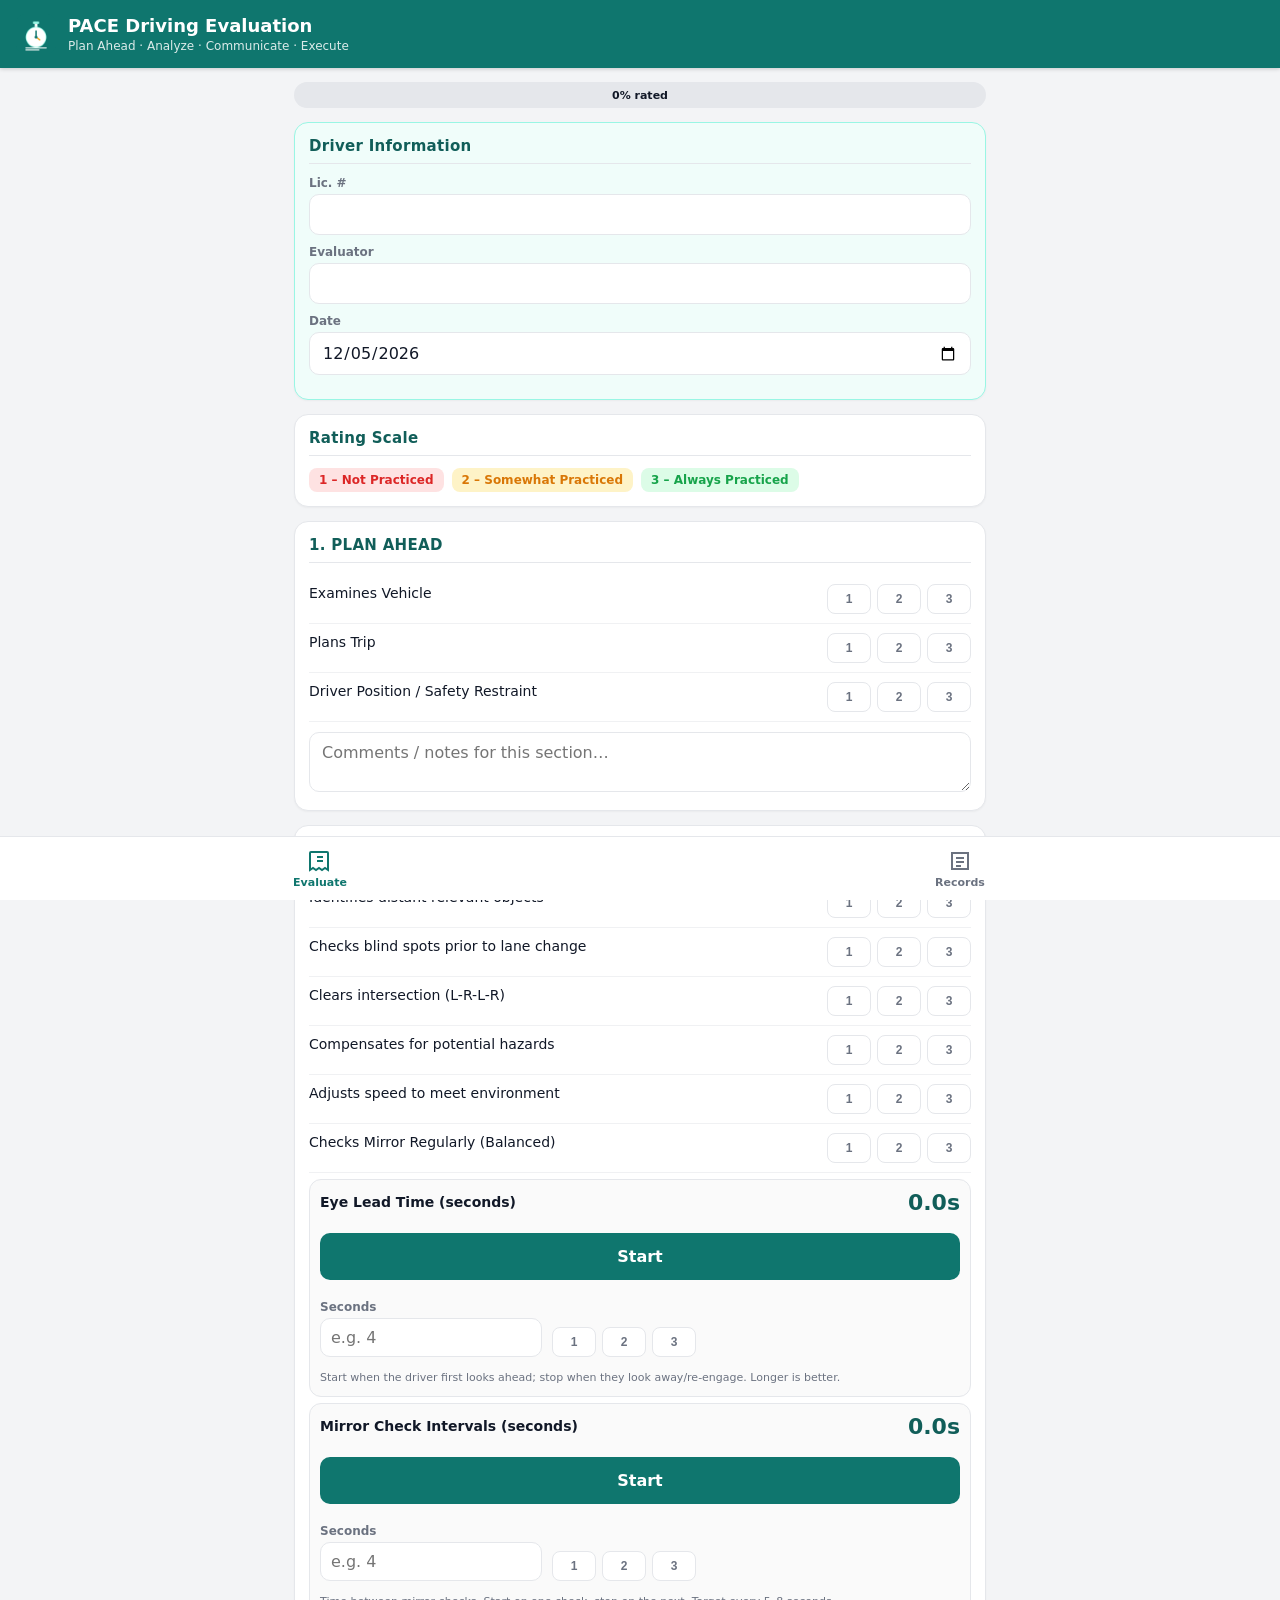
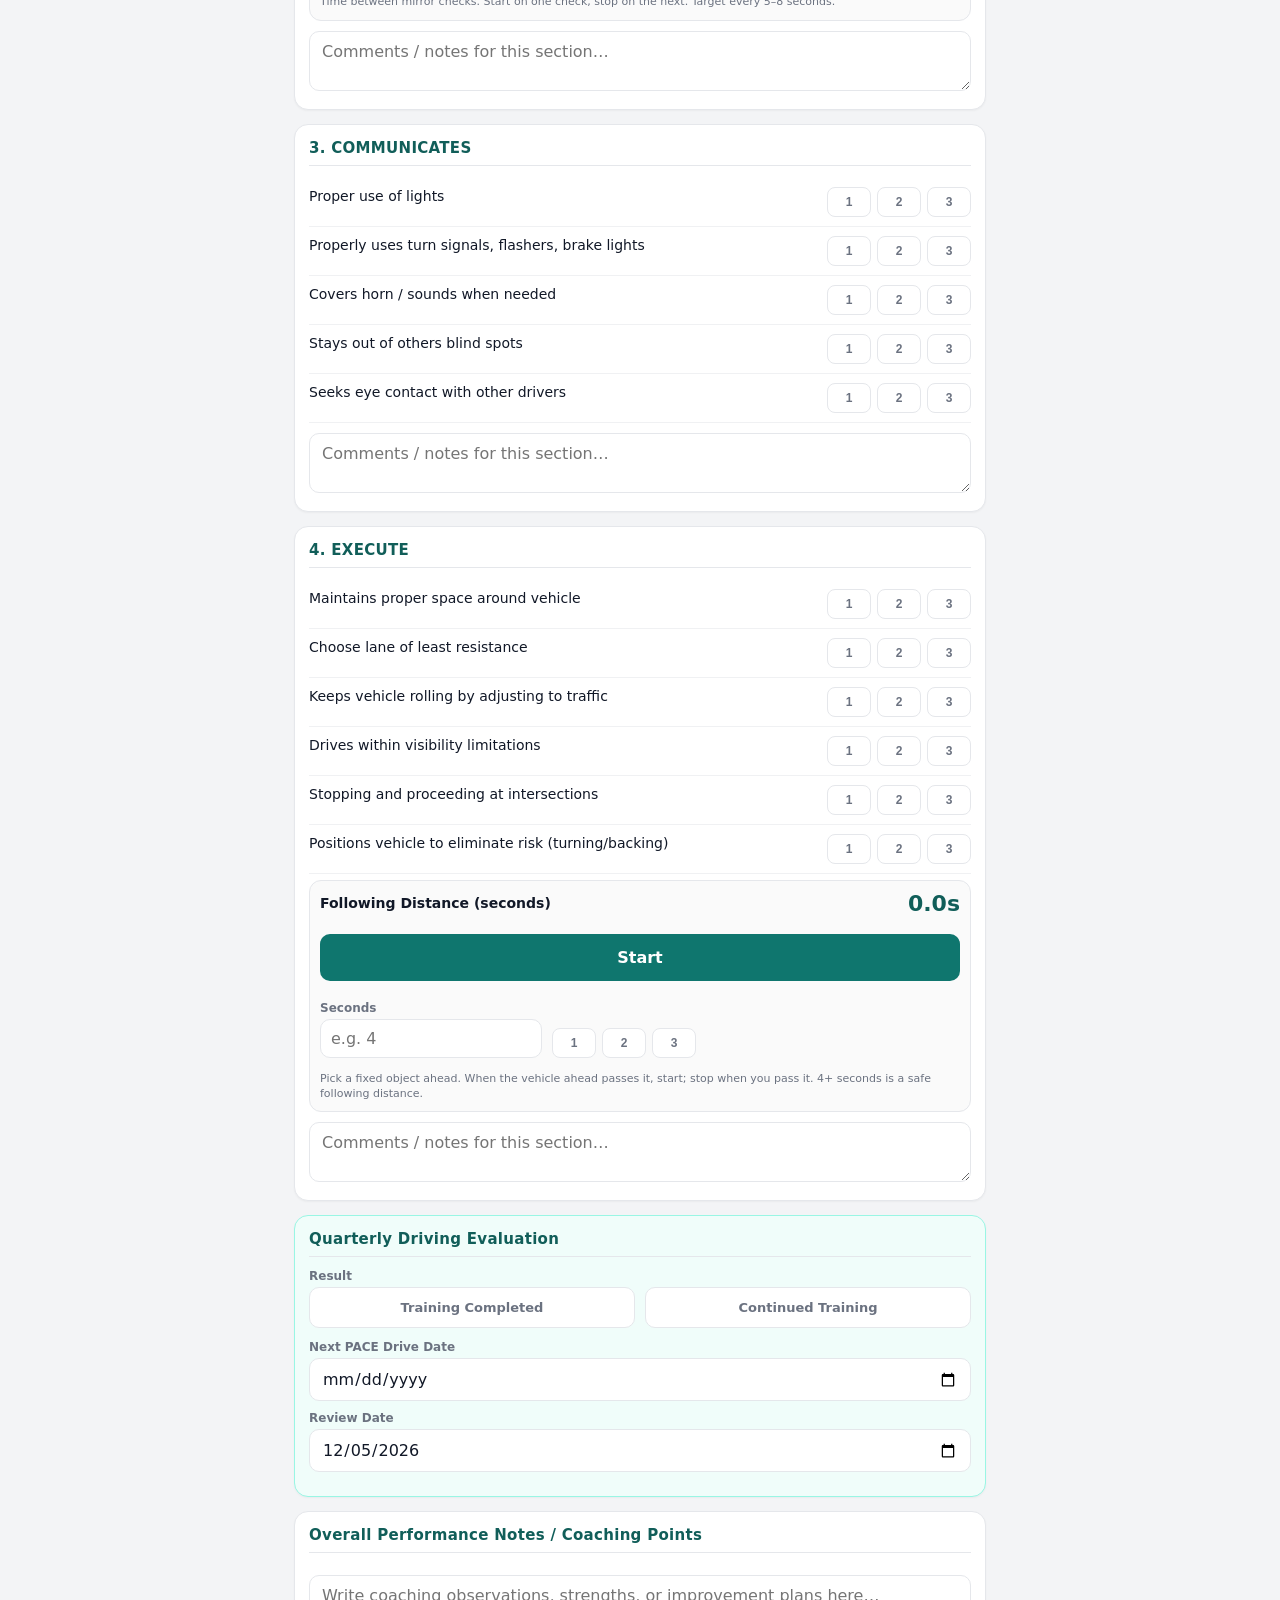
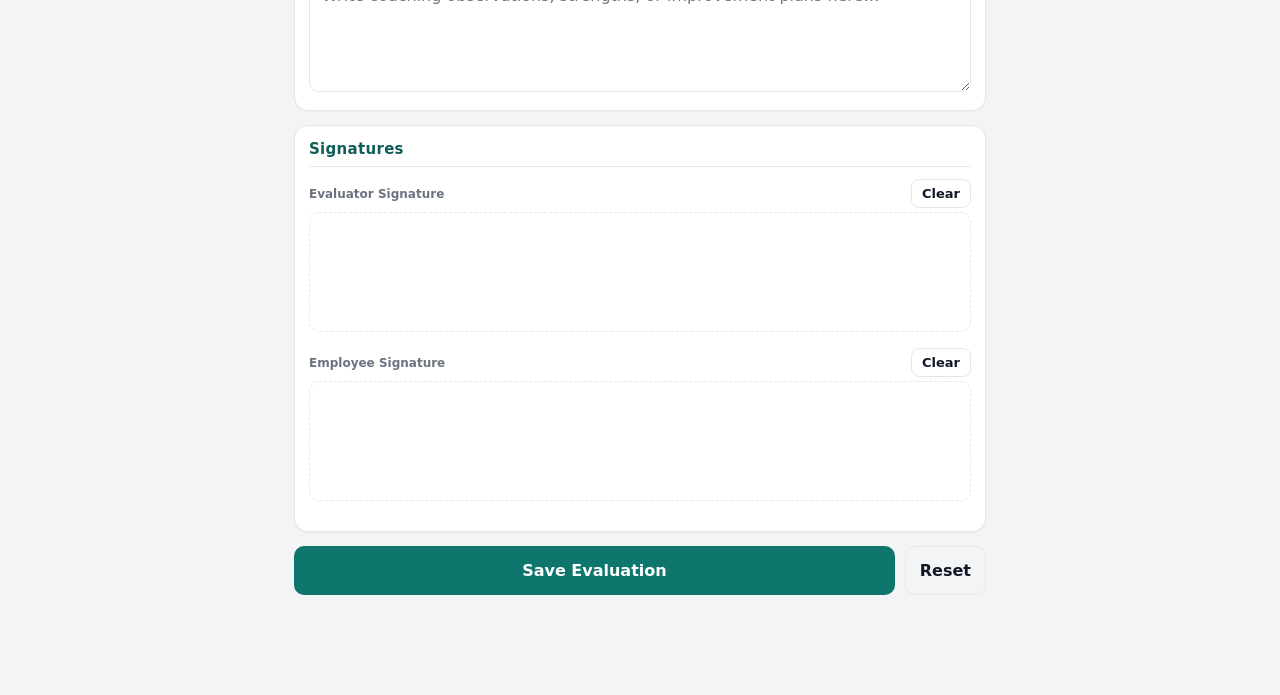
==== index.html @ 4ab5d152 "PACE Driving Evaluation app" ====
<!DOCTYPE html>
<html lang="en">
<head>
<meta charset="UTF-8">
<meta name="viewport" content="width=device-width, initial-scale=1, viewport-fit=cover">
<meta name="theme-color" content="#0f766e">
<meta name="description" content="U.S. AutoForce PACE Driving Evaluation - mobile ride-along form with built-in timers for eye lead, mirror intervals and following distance">
<meta name="mobile-web-app-capable" content="yes">
<meta name="apple-mobile-web-app-capable" content="yes">
<meta name="apple-mobile-web-app-status-bar-style" content="black-translucent">
<meta name="apple-mobile-web-app-title" content="PACE Eval">
<title>PACE Driving Evaluation</title>
<link rel="manifest" href="manifest.webmanifest">
<link rel="icon" href="icons/icon-192.png" type="image/png">
<link rel="apple-touch-icon" href="icons/icon-192.png">
<link rel="stylesheet" href="styles.css">
</head>
<body>
<header class="app-header">
  <div class="brand">
    <img src="icons/icon-192.png" alt="" class="brand-logo">
    <div>
      <h1>PACE Driving Evaluation</h1>
      <p>Plan Ahead &middot; Analyze &middot; Communicate &middot; Execute</p>
    </div>
  </div>
</header>

<main id="view" class="view">
  <!-- Evaluate / Records views rendered by app.js -->
</main>

<nav class="tabbar">
  <button class="tab active" data-view="evaluate" aria-label="Evaluate">
    <svg viewBox="0 0 24 24"><path d="M5 3h14a1 1 0 0 1 1 1v17l-3-2-3 2-3-2-3 2-3-2-3 2V4a1 1 0 0 1 1-1z" fill="none" stroke="currentColor" stroke-width="2"/><path d="M9 8h6M9 12h6" stroke="currentColor" stroke-width="2"/></svg>
    <span>Evaluate</span>
  </button>
  <button class="tab" data-view="records" aria-label="Records">
    <svg viewBox="0 0 24 24"><path d="M4 4h16v16H4z" fill="none" stroke="currentColor" stroke-width="2"/><path d="M8 9h8M8 13h8M8 17h5" stroke="currentColor" stroke-width="2"/></svg>
    <span>Records</span>
  </button>
</nav>

<div id="toast" class="toast" role="status"></div>

<script src="app.js"></script>
</body>
</html>
---- styles.css ----
:root {
  --teal: #0f766e;
  --teal-dark: #115e59;
  --teal-soft: #f0fdfa;
  --green: #16a34a;
  --green-soft: #dcfce7;
  --amber: #d97706;
  --amber-soft: #fef3c7;
  --red: #dc2626;
  --red-soft: #fee2e2;
  --ink: #111827;
  --muted: #6b7280;
  --line: #e5e7eb;
  --bg: #f3f4f6;
  --card: #ffffff;
  --radius: 14px;
  --safe-bottom: env(safe-area-inset-bottom, 0px);
}

* { box-sizing: border-box; }

html, body {
  margin: 0;
  padding: 0;
  background: var(--bg);
  color: var(--ink);
  font-family: system-ui, -apple-system, "Segoe UI", Roboto, sans-serif;
  -webkit-tap-highlight-color: transparent;
}

body { padding-bottom: calc(76px + var(--safe-bottom)); }

.app-header {
  position: sticky;
  top: 0;
  z-index: 10;
  background: var(--teal);
  color: #fff;
  padding: calc(14px + env(safe-area-inset-top, 0px)) 16px 14px;
  box-shadow: 0 1px 4px rgba(0,0,0,.18);
}
.brand { display: flex; align-items: center; gap: 12px; }
.brand-logo { width: 40px; height: 40px; border-radius: 10px; }
.brand h1 { margin: 0; font-size: 18px; line-height: 1.2; }
.brand p { margin: 2px 0 0; font-size: 12px; opacity: .85; }

.view { max-width: 720px; margin: 0 auto; padding: 14px 14px 24px; }

.card {
  background: var(--card);
  border: 1px solid var(--line);
  border-radius: var(--radius);
  padding: 14px;
  margin-bottom: 14px;
  box-shadow: 0 1px 2px rgba(0,0,0,.04);
}
.card-title {
  margin: 0 0 12px;
  font-size: 15px;
  letter-spacing: .02em;
  color: var(--teal-dark);
  border-bottom: 1px solid var(--line);
  padding-bottom: 8px;
}
.info-card { background: var(--teal-soft); border-color: #99f6e4; }

.field { display: block; margin-bottom: 10px; }
.field-label { display: block; font-size: 12px; font-weight: 600; color: var(--muted); margin-bottom: 4px; }
input, select, textarea {
  width: 100%;
  font: inherit;
  color: var(--ink);
  background: #fff;
  border: 1px solid var(--line);
  border-radius: 10px;
  padding: 10px 12px;
}
input:focus, select:focus, textarea:focus {
  outline: 2px solid var(--teal);
  outline-offset: 1px;
  border-color: var(--teal);
}
textarea.notes { resize: vertical; margin-top: 10px; }
textarea.overall { min-height: 110px; }

/* legend */
.legend { display: flex; gap: 8px; flex-wrap: wrap; }
.legend span { font-size: 12px; font-weight: 600; padding: 5px 10px; border-radius: 8px; }
.legend .l1 { background: var(--red-soft); color: var(--red); }
.legend .l2 { background: var(--amber-soft); color: var(--amber); }
.legend .l3 { background: var(--green-soft); color: var(--green); }

/* items */
.item {
  display: flex;
  align-items: flex-start;
  justify-content: space-between;
  gap: 10px;
  padding: 9px 0;
  border-bottom: 1px solid #f0f1f3;
}
.item-label { font-size: 14px; line-height: 1.35; flex: 1; }
.rating { display: flex; gap: 6px; flex-shrink: 0; }
.rate {
  border: 1.5px solid var(--line);
  background: #fff;
  border-radius: 8px;
  font-size: 12px;
  font-weight: 700;
  padding: 7px 11px;
  cursor: pointer;
  min-width: 44px;
  color: var(--muted);
}
.rate.r1.on { background: var(--red-soft); border-color: var(--red); color: var(--red); }
.rate.r2.on { background: var(--amber-soft); border-color: var(--amber); color: var(--amber); }
.rate.r3.on { background: var(--green-soft); border-color: var(--green); color: var(--green); }

/* timed items / stopwatch */
.item.timed { flex-direction: column; background: #fafafa; border: 1px solid var(--line); border-radius: 12px; padding: 10px; margin-top: 6px; }
.timed-main { display: flex; align-items: center; justify-content: space-between; gap: 10px; width: 100%; }
.timed-main .item-label { flex: 1; font-weight: 600; }
.timed-read {
  font-size: 22px;
  font-weight: 800;
  font-variant-numeric: tabular-nums;
  color: var(--teal-dark);
  min-width: 76px;
  text-align: right;
}
.timed-read.running { color: var(--red); }
.timer-btn {
  width: 100%;
  margin-top: 8px;
  border: none;
  border-radius: 10px;
  padding: 14px;
  font: inherit;
  font-size: 16px;
  font-weight: 700;
  background: var(--teal);
  color: #fff;
  cursor: pointer;
}
.timer-btn.running { background: var(--red); }
.timer-btn:active { opacity: .85; }
.timed-foot {
  display: flex;
  align-items: flex-end;
  justify-content: space-between;
  gap: 10px;
  margin-top: 10px;
}
.timed-sec { flex: 1; }
.timed-sec input { padding: 9px 10px; }
.timed-note { font-size: 11px; color: var(--muted); margin: 4px 0 0; line-height: 1.35; }

/* progress */
.progress {
  position: relative;
  height: 26px;
  background: var(--line);
  border-radius: 999px;
  margin-bottom: 14px;
  overflow: hidden;
}
.progress-fill {
  height: 100%;
  background: linear-gradient(90deg, var(--teal), #14b8a6);
  transition: width .25s ease;
}
.progress span {
  position: absolute;
  inset: 0;
  display: flex;
  align-items: center;
  justify-content: center;
  font-size: 11px;
  font-weight: 700;
  color: var(--ink);
}

/* signature */
.sigpad-wrap { margin: 12px 0; }
.sigpad {
  width: 100%;
  height: 120px;
  border: 1.5px dashed var(--line);
  border-radius: 10px;
  background: #fff;
  touch-action: none;
}
.sigpad-bar {
  display: flex;
  justify-content: space-between;
  align-items: center;
  margin-bottom: 4px;
}
.sigpad-label { font-size: 12px; font-weight: 600; color: var(--muted); }

/* buttons */
.btn {
  font: inherit;
  font-weight: 600;
  border: none;
  border-radius: 10px;
  padding: 10px 14px;
  cursor: pointer;
  background: var(--line);
  color: var(--ink);
}
.btn.primary { background: var(--teal); color: #fff; }
.btn.primary:active { background: var(--teal-dark); }
.btn.ghost { background: transparent; border: 1.5px solid var(--line); }
.btn.danger { color: var(--red); border-color: var(--red); }
.btn.primary-outline { color: var(--teal); border-color: var(--teal); }
.btn.small { padding: 6px 10px; font-size: 13px; border-radius: 8px; }
.btn.big { font-size: 16px; padding: 14px; }
.actions { display: grid; grid-template-columns: 1fr auto; gap: 10px; margin-top: 4px; }

/* quarterly decision card */
.decision-card { background: var(--teal-soft); border-color: #99f6e4; }
.toggle-row { display: flex; gap: 10px; margin: 4px 0 12px; }
.toggle {
  flex: 1;
  border: 1.5px solid var(--line);
  background: #fff;
  border-radius: 10px;
  padding: 12px 10px;
  font: inherit;
  font-size: 13px;
  font-weight: 700;
  cursor: pointer;
  color: var(--muted);
}
.toggle.on { border-color: var(--teal); color: var(--teal); background: var(--teal-soft); }

/* tab bar */
.tabbar {
  position: fixed;
  bottom: 0;
  left: 0;
  right: 0;
  height: calc(64px + var(--safe-bottom));
  padding-bottom: var(--safe-bottom);
  background: #fff;
  border-top: 1px solid var(--line);
  display: flex;
  z-index: 20;
}
.tab {
  flex: 1;
  display: flex;
  flex-direction: column;
  align-items: center;
  justify-content: center;
  gap: 3px;
  background: none;
  border: none;
  font: inherit;
  font-size: 11px;
  font-weight: 600;
  color: var(--muted);
  cursor: pointer;
}
.tab svg { width: 24px; height: 24px; }
.tab.active { color: var(--teal); }

/* records */
.page-head { display: flex; align-items: center; justify-content: space-between; gap: 10px; margin-bottom: 12px; flex-wrap: wrap; }
.page-title { margin: 0; font-size: 18px; color: var(--teal-dark); }
.empty {
  background: var(--card);
  border: 1px dashed var(--line);
  border-radius: var(--radius);
  padding: 30px 16px;
  text-align: center;
  color: var(--muted);
  font-size: 14px;
}
.rec { padding: 12px; }
.rec-main { display: flex; flex-wrap: wrap; align-items: center; gap: 8px; }
.rec-name { font-weight: 700; font-size: 15px; }
.rec-meta { color: var(--muted); font-size: 13px; }
.badge { font-size: 11px; font-weight: 700; padding: 3px 8px; border-radius: 999px; }
.bad-ok { background: var(--green-soft); color: var(--green); }
.bad-ni { background: var(--red-soft); color: var(--red); }
.rec-actions { display: flex; gap: 8px; margin-top: 10px; flex-wrap: wrap; }

/* report view */
.backbar { display: flex; align-items: center; gap: 10px; margin-bottom: 12px; }
.report { background: #fff; border: 1px solid var(--line); border-radius: var(--radius); padding: 18px; }
.report h2 { margin: 0 0 4px; font-size: 18px; color: var(--teal-dark); }
.report .rsub { margin: 0 0 14px; font-size: 13px; color: var(--muted); }
.rtbl { width: 100%; border-collapse: collapse; margin-bottom: 16px; }
.rtbl th, .rtbl td { text-align: left; padding: 7px 8px; border-bottom: 1px solid var(--line); font-size: 13.5px; vertical-align: top; }
.rtbl th { color: var(--muted); font-size: 11.5px; text-transform: uppercase; letter-spacing: .03em; }
.rsec { margin-bottom: 12px; }
.rsec h3 { margin: 0 0 6px; font-size: 14px; color: var(--teal-dark); }
.rsec p { margin: 0; font-size: 13.5px; }
.rfoot { display: grid; grid-template-columns: 1fr 1fr; gap: 14px; margin-top: 18px; }
.sigbox { border-top: 1.5px solid var(--line); padding-top: 6px; font-size: 12px; color: var(--muted); }
.sigbox img { display: block; width: 100%; max-height: 90px; object-fit: contain; margin-bottom: 4px; }
.sigbox.ns { border-top-style: dashed; color: var(--muted); }
.foot { display: flex; justify-content: space-between; gap: 10px; margin-top: 18px; color: var(--muted); font-size: 12px; }

/* toast */
.toast {
  position: fixed;
  left: 50%;
  bottom: calc(84px + var(--safe-bottom));
  transform: translateX(-50%) translateY(20px);
  background: #111827;
  color: #fff;
  padding: 10px 18px;
  border-radius: 999px;
  font-size: 14px;
  opacity: 0;
  pointer-events: none;
  transition: opacity .2s, transform .2s;
  z-index: 30;
  max-width: 90vw;
  text-align: center;
}
.toast.show { opacity: 1; transform: translateX(-50%) translateY(0); }
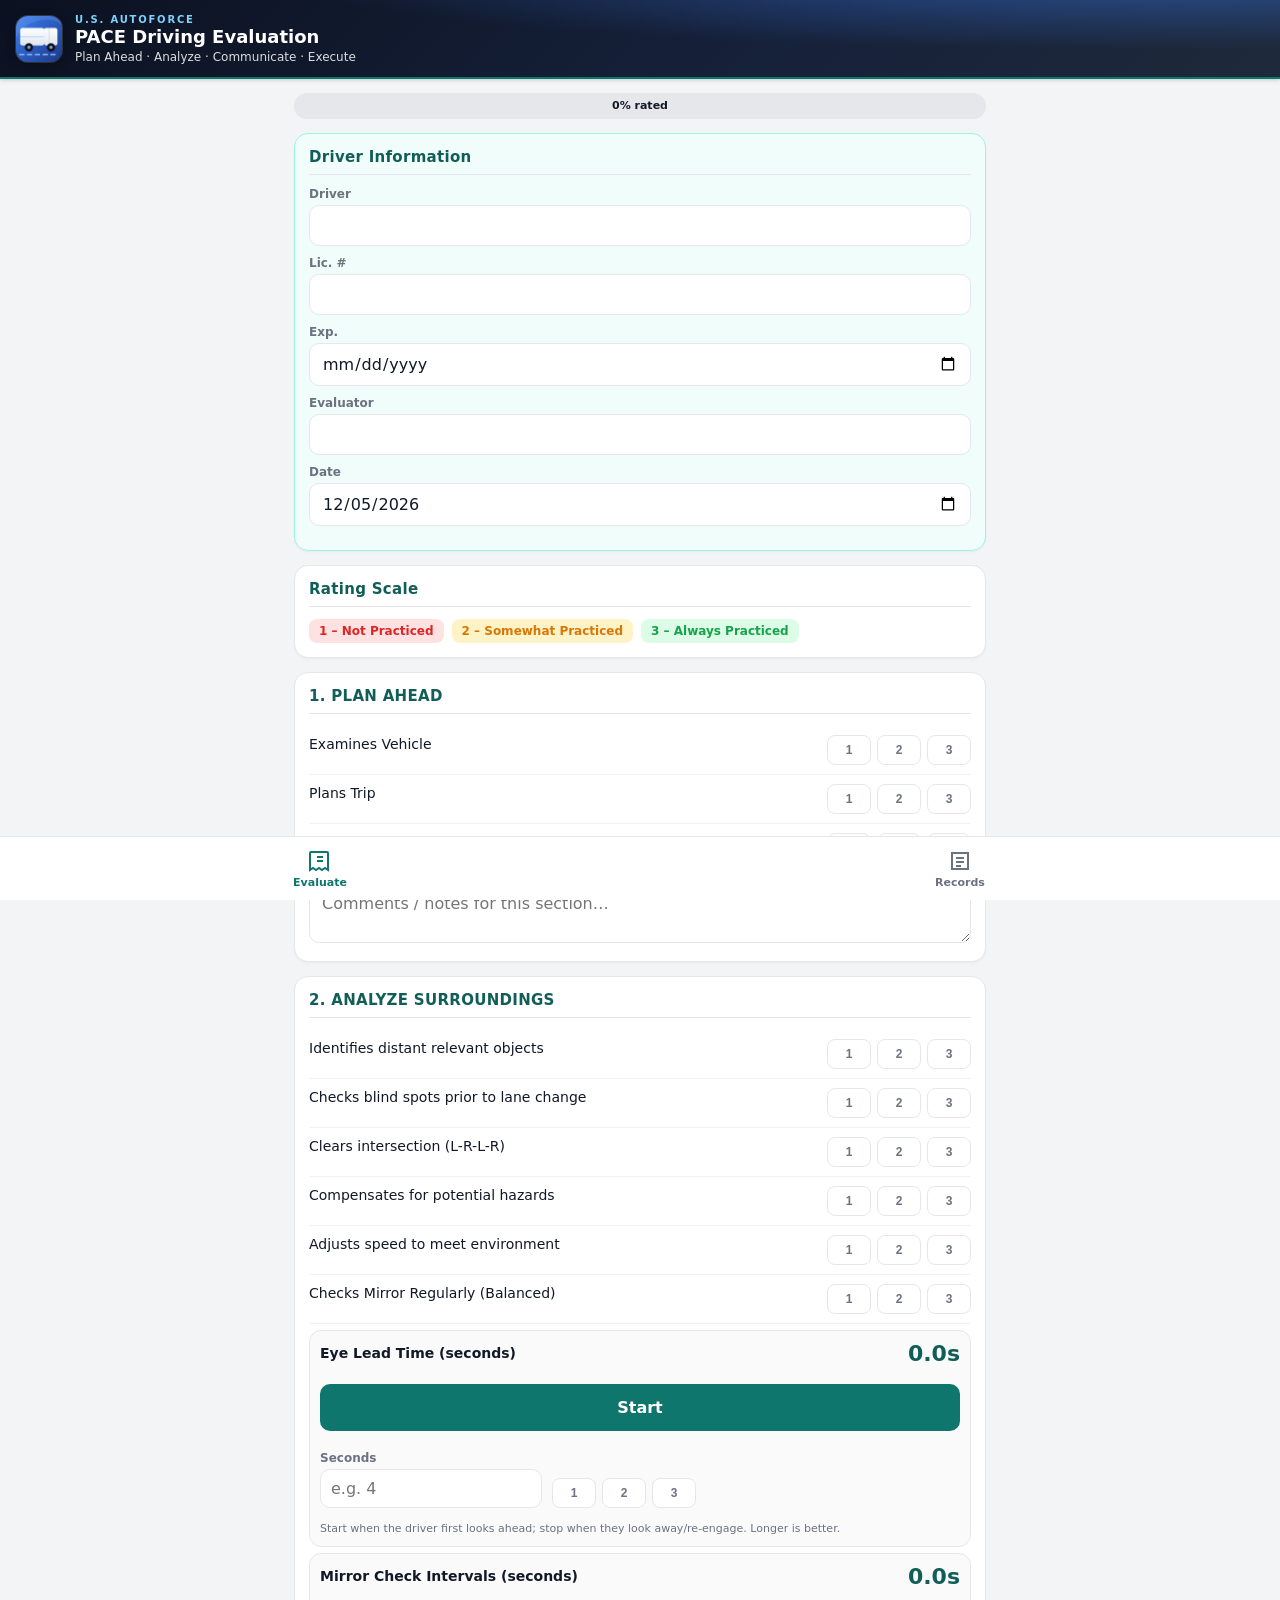
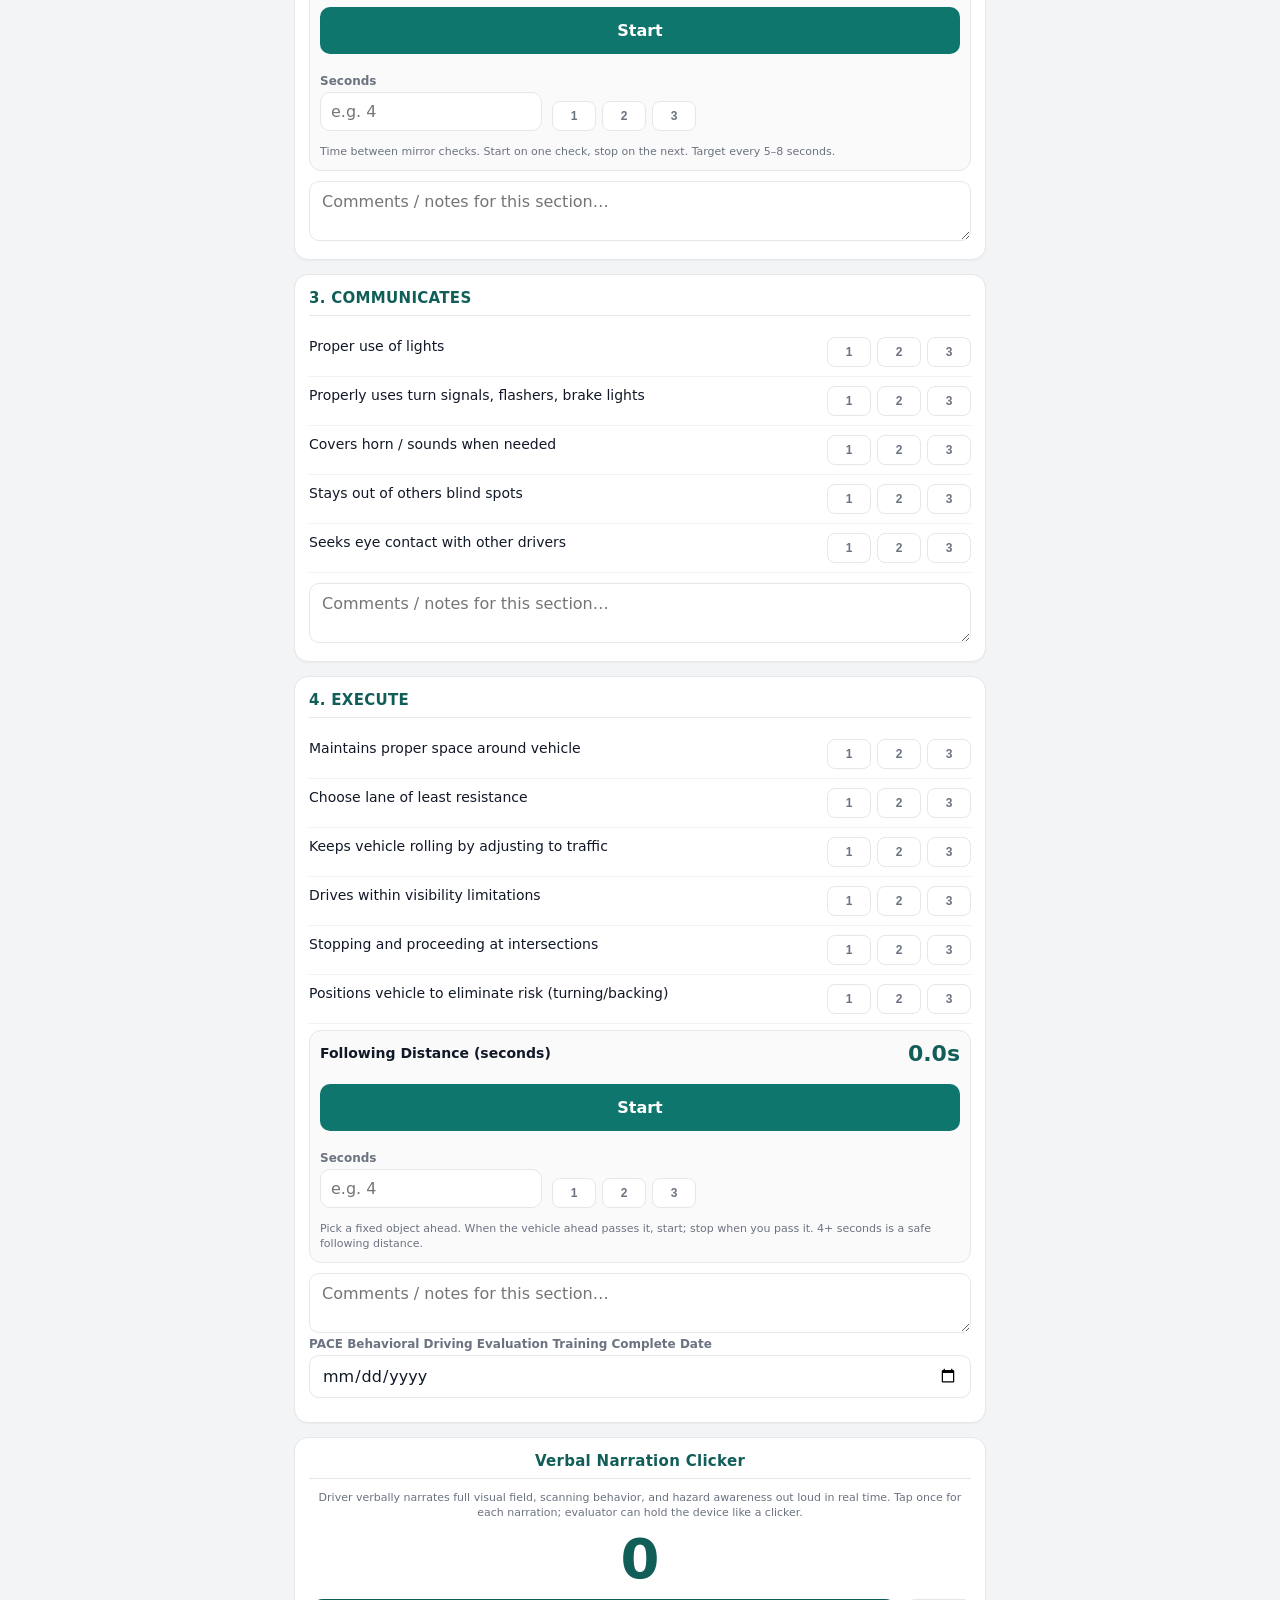
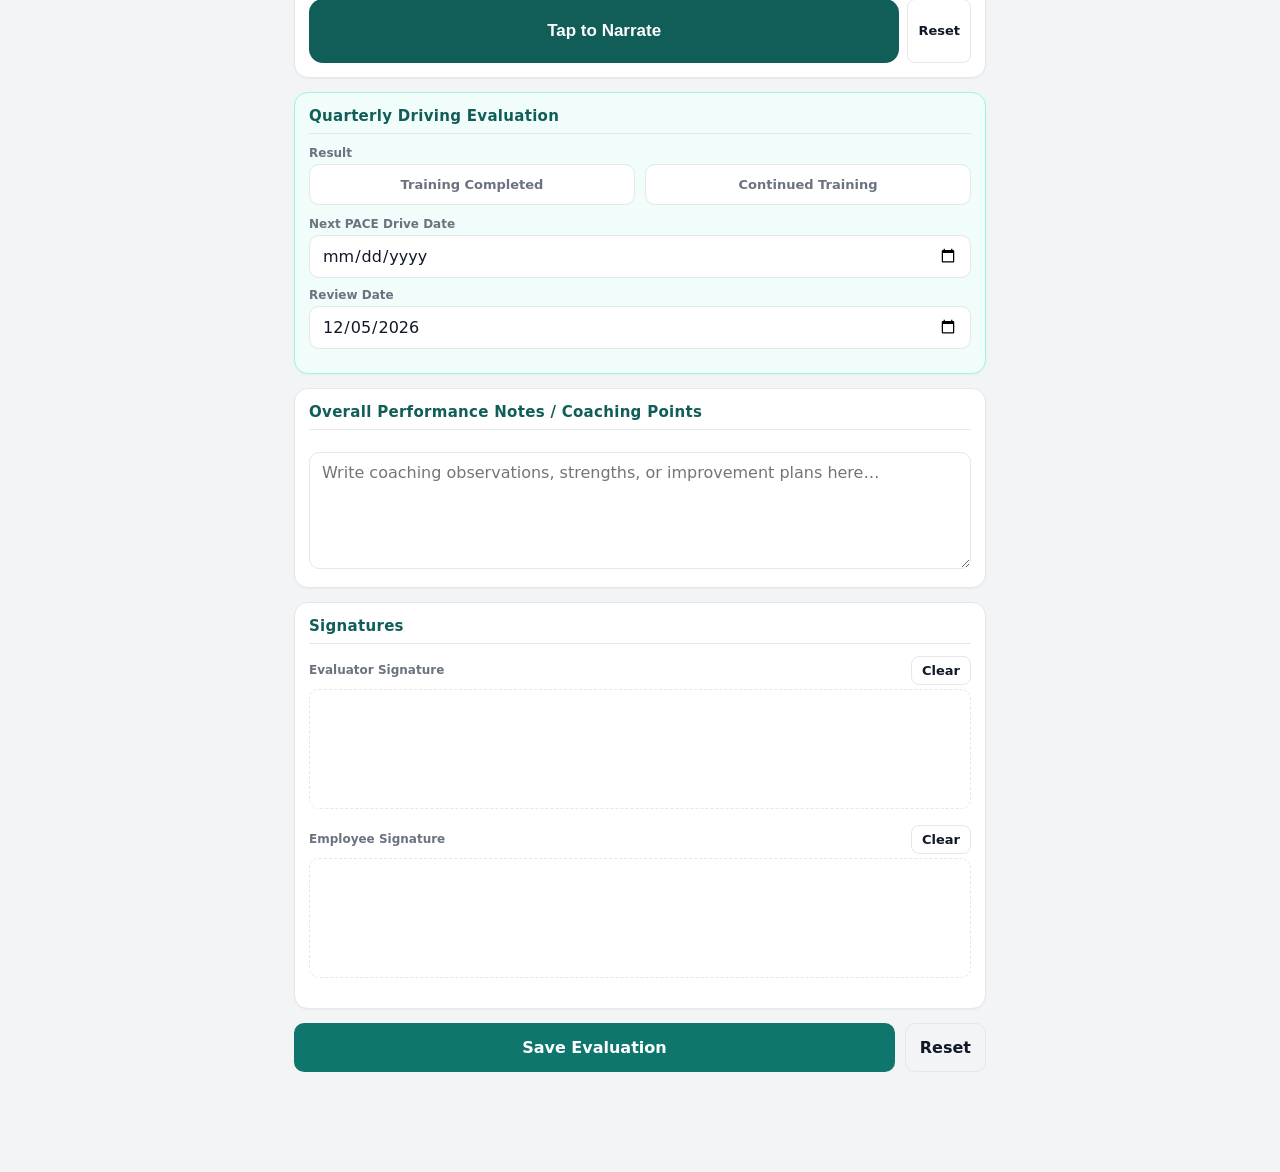
==== commit 74a70d11: "Brand refresh: U.S. AutoForce logo, branded navy headers, new icons + print branding" ====
--- a/index.html
+++ b/index.html
@@ -9,8 +9,9 @@
 <meta name="apple-mobile-web-app-capable" content="yes">
 <meta name="apple-mobile-web-app-status-bar-style" content="black-translucent">
 <meta name="apple-mobile-web-app-title" content="PACE Eval">
-<title>PACE Driving Evaluation</title>
+<title>U.S. AutoForce &middot; PACE Driving Evaluation</title>
 <link rel="manifest" href="manifest.webmanifest">
+<link rel="icon" href="icons/icon.svg" type="image/svg+xml">
 <link rel="icon" href="icons/icon-192.png" type="image/png">
 <link rel="apple-touch-icon" href="icons/icon-192.png">
 <link rel="stylesheet" href="styles.css">
@@ -18,8 +19,9 @@
 <body>
 <header class="app-header">
   <div class="brand">
-    <img src="icons/icon-192.png" alt="" class="brand-logo">
+    <img src="icons/icon-192.png" alt="U.S. AutoForce" class="brand-logo">
     <div>
+      <div class="brand-eyebrow">U.S. AutoForce</div>
       <h1>PACE Driving Evaluation</h1>
       <p>Plan Ahead &middot; Analyze &middot; Communicate &middot; Execute</p>
     </div>
--- a/styles.css
+++ b/styles.css
@@ -34,13 +34,17 @@
   position: sticky;
   top: 0;
   z-index: 10;
-  background: var(--teal);
+  background:
+    radial-gradient(120% 170% at 88% -30%, rgba(59,130,246,.45) 0%, rgba(59,130,246,0) 55%),
+    linear-gradient(135deg, #0b1120 0%, #16213a 60%, #1e293b 100%);
   color: #fff;
-  padding: calc(14px + env(safe-area-inset-top, 0px)) 16px 14px;
+  padding: calc(14px + env(safe-area-inset-top, 0px)) 16px 13px;
+  border-bottom: 2px solid var(--teal);
   box-shadow: 0 1px 4px rgba(0,0,0,.18);
 }
-.brand { display: flex; align-items: center; gap: 12px; }
-.brand-logo { width: 40px; height: 40px; border-radius: 10px; }
+.brand { display: flex; align-items: center; gap: 13px; }
+.brand-logo { width: 46px; height: 46px; border-radius: 12px; box-shadow: 0 2px 10px rgba(0,0,0,.35), 0 0 0 1px rgba(255,255,255,.18); }
+.brand-eyebrow { font-size: 10px; font-weight: 800; letter-spacing: 1.8px; text-transform: uppercase; color: #7dd3fc; margin-bottom: 1px; }
 .brand h1 { margin: 0; font-size: 18px; line-height: 1.2; }
 .brand p { margin: 2px 0 0; font-size: 12px; opacity: .85; }
 
@@ -154,6 +158,22 @@
 .timed-sec { flex: 1; }
 .timed-sec input { padding: 9px 10px; }
 .timed-note { font-size: 11px; color: var(--muted); margin: 4px 0 0; line-height: 1.35; }
+
+.clicker-card { text-align: center; }
+.clicker-count {
+  font-size: 56px; font-weight: 800; line-height: 1;
+  color: var(--teal-dark); margin: 10px 0 12px;
+  font-variant-numeric: tabular-nums;
+}
+.clicker-row { display: flex; gap: 8px; }
+.clicker-btn {
+  flex: 1; padding: 22px 12px; border: none; border-radius: 14px;
+  background: var(--teal-dark); color: #fff;
+  font-size: 17px; font-weight: 800; cursor: pointer;
+  -webkit-tap-highlight-color: transparent;
+}
+.clicker-btn:active { opacity: .85; }
+.clicker-row .btn { flex: 0 0 auto; }
 
 /* progress */
 .progress {
@@ -323,3 +343,33 @@
   text-align: center;
 }
 .toast.show { opacity: 1; transform: translateX(-50%) translateY(0); }
+
+@media (prefers-color-scheme: dark) {
+  :root {
+    --teal: #14b8a6;
+    --teal-dark: #2dd4bf;
+    --teal-soft: #052e2b;
+    --green: #4ade80;
+    --green-soft: #052e16;
+    --amber: #fbbf24;
+    --amber-soft: #451a03;
+    --red: #f87171;
+    --red-soft: #450a0a;
+    --ink: #f3f4f6;
+    --muted: #9ca3af;
+    --line: #1f2937;
+    --bg: #0b1220;
+    --card: #111827;
+  }
+  input, select, textarea { background: #0b1220; }
+  .btn { background: #1f2937; }
+  .item { border-bottom-color: #1f2937; }
+  .item.timed { background: #0f1a2e; }
+  .rate { background: #0b1220; }
+  .sigpad { background: #0b1220; }
+  .tabbar { background: #0b1220; }
+  .report { background: #111827; }
+  .toggle { background: #0b1220; }
+  .info-card, .decision-card { background: #052e2b; border-color: #115e59; }
+  .qsel-select, .sc-sel select { background: #0b1220; }
+}
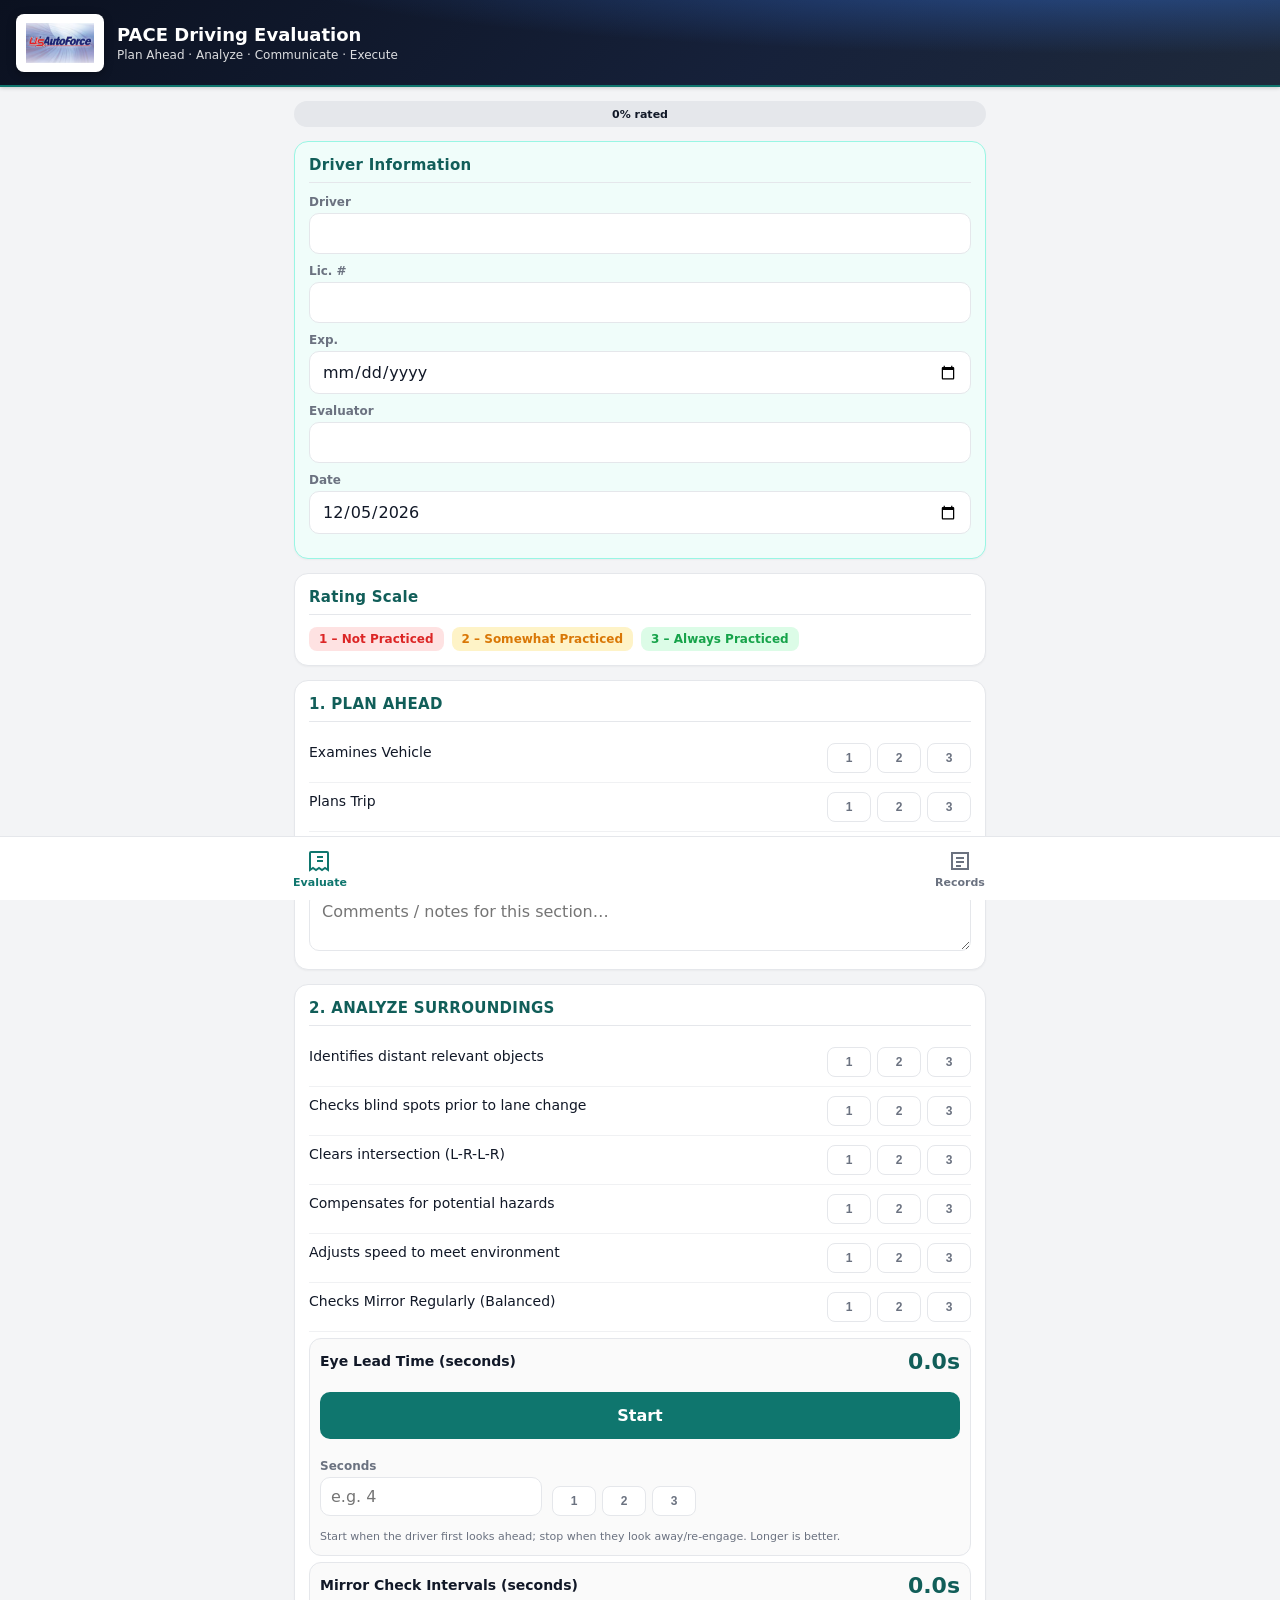
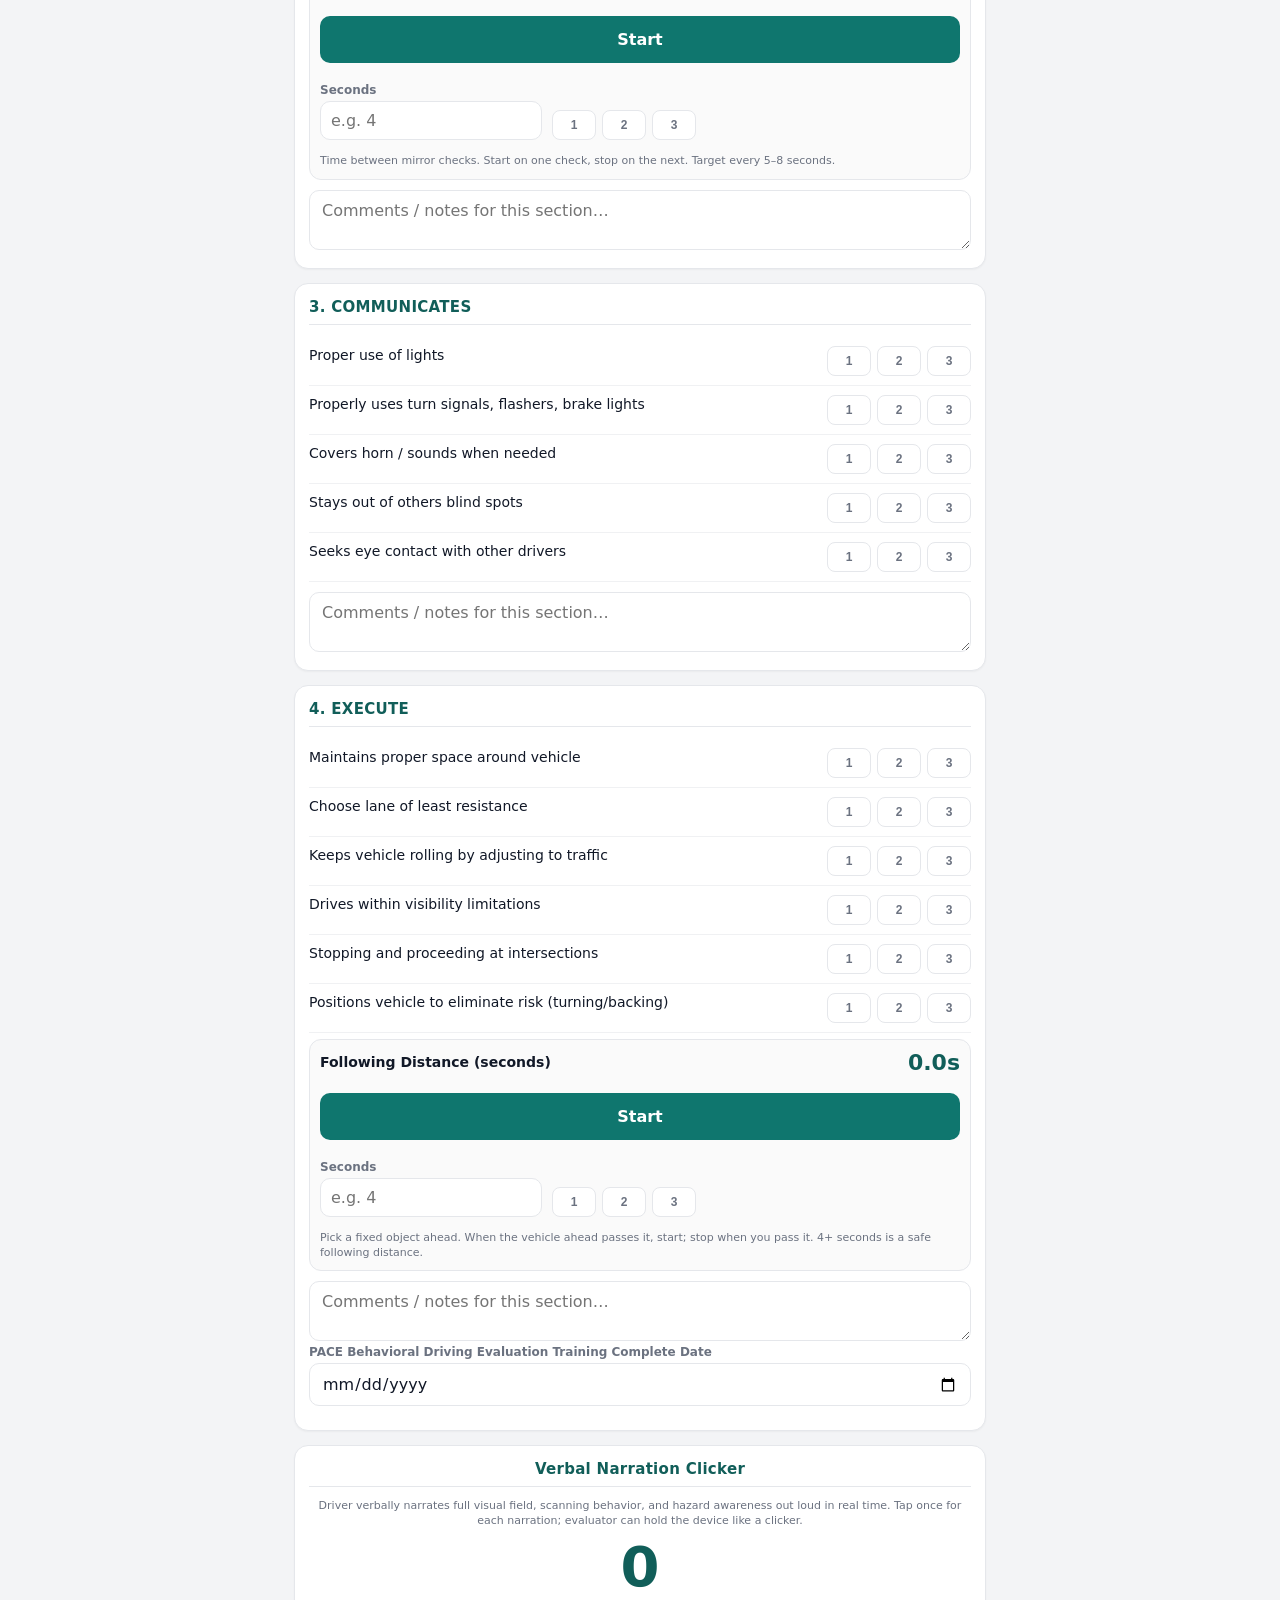
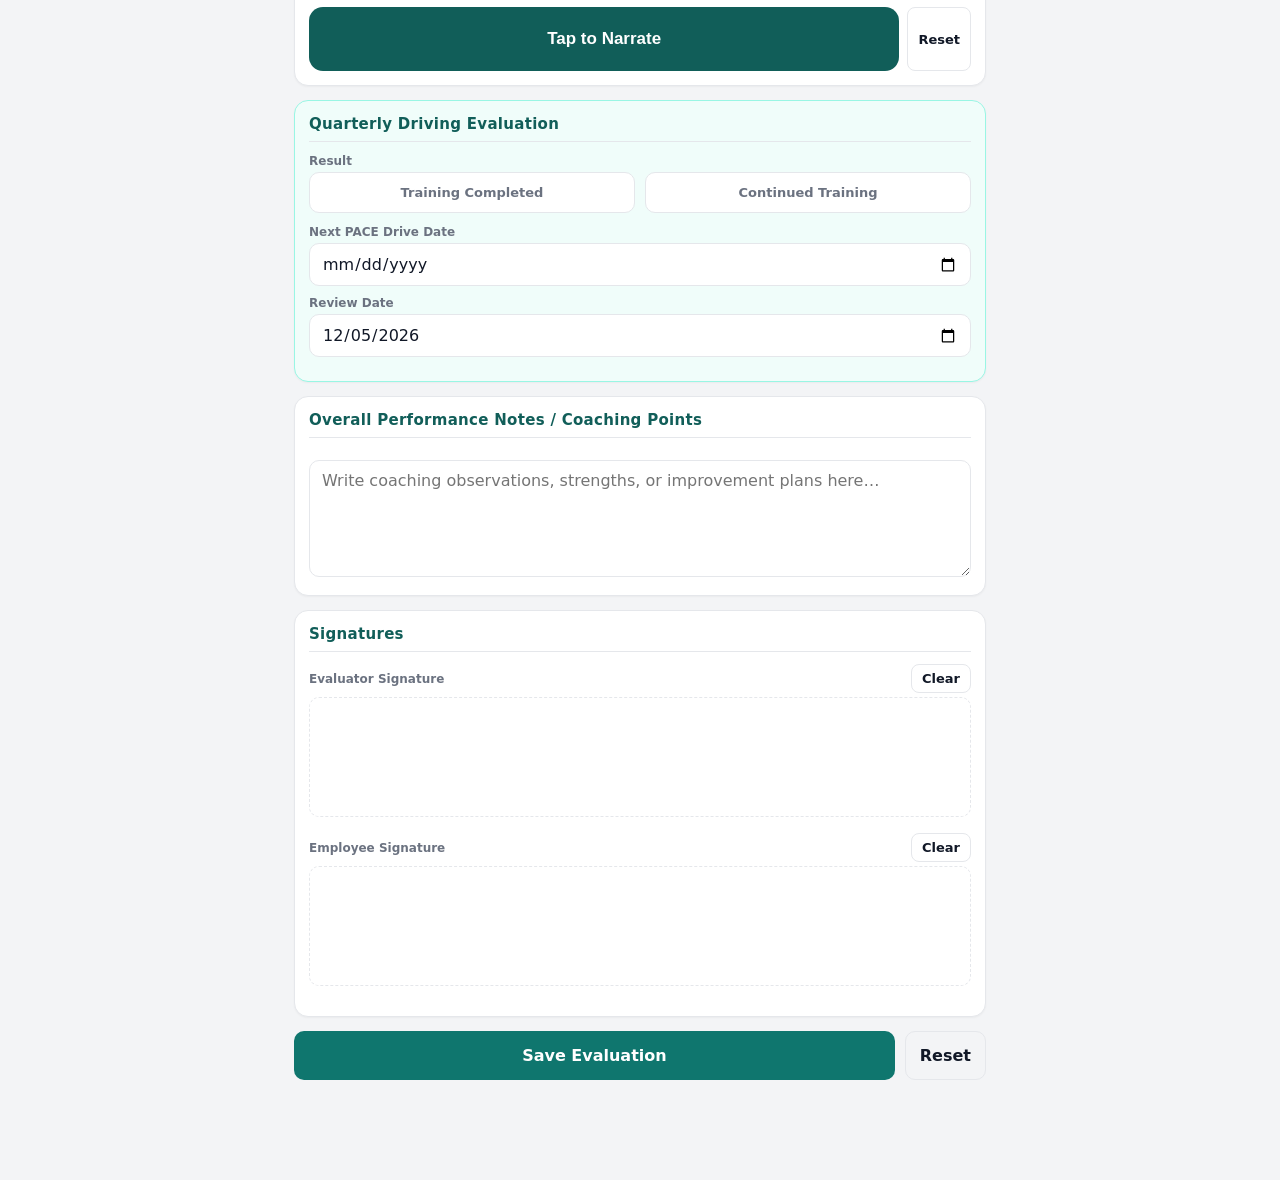
==== commit a438fa98: "Use official U.S. AutoForce logo: header tile, icons, favicon, print headers + README banner" ====
--- a/index.html
+++ b/index.html
@@ -19,9 +19,8 @@
 <body>
 <header class="app-header">
   <div class="brand">
-    <img src="icons/icon-192.png" alt="U.S. AutoForce" class="brand-logo">
+    <img src="icons/logo-tile.png" alt="U.S. AutoForce" class="brand-logo">
     <div>
-      <div class="brand-eyebrow">U.S. AutoForce</div>
       <h1>PACE Driving Evaluation</h1>
       <p>Plan Ahead &middot; Analyze &middot; Communicate &middot; Execute</p>
     </div>
--- a/styles.css
+++ b/styles.css
@@ -43,8 +43,7 @@
   box-shadow: 0 1px 4px rgba(0,0,0,.18);
 }
 .brand { display: flex; align-items: center; gap: 13px; }
-.brand-logo { width: 46px; height: 46px; border-radius: 12px; box-shadow: 0 2px 10px rgba(0,0,0,.35), 0 0 0 1px rgba(255,255,255,.18); }
-.brand-eyebrow { font-size: 10px; font-weight: 800; letter-spacing: 1.8px; text-transform: uppercase; color: #7dd3fc; margin-bottom: 1px; }
+.brand-logo { width: 88px; height: 58px; border-radius: 8px; background: #fff; box-shadow: 0 2px 8px rgba(0,0,0,.35); }
 .brand h1 { margin: 0; font-size: 18px; line-height: 1.2; }
 .brand p { margin: 2px 0 0; font-size: 12px; opacity: .85; }
 
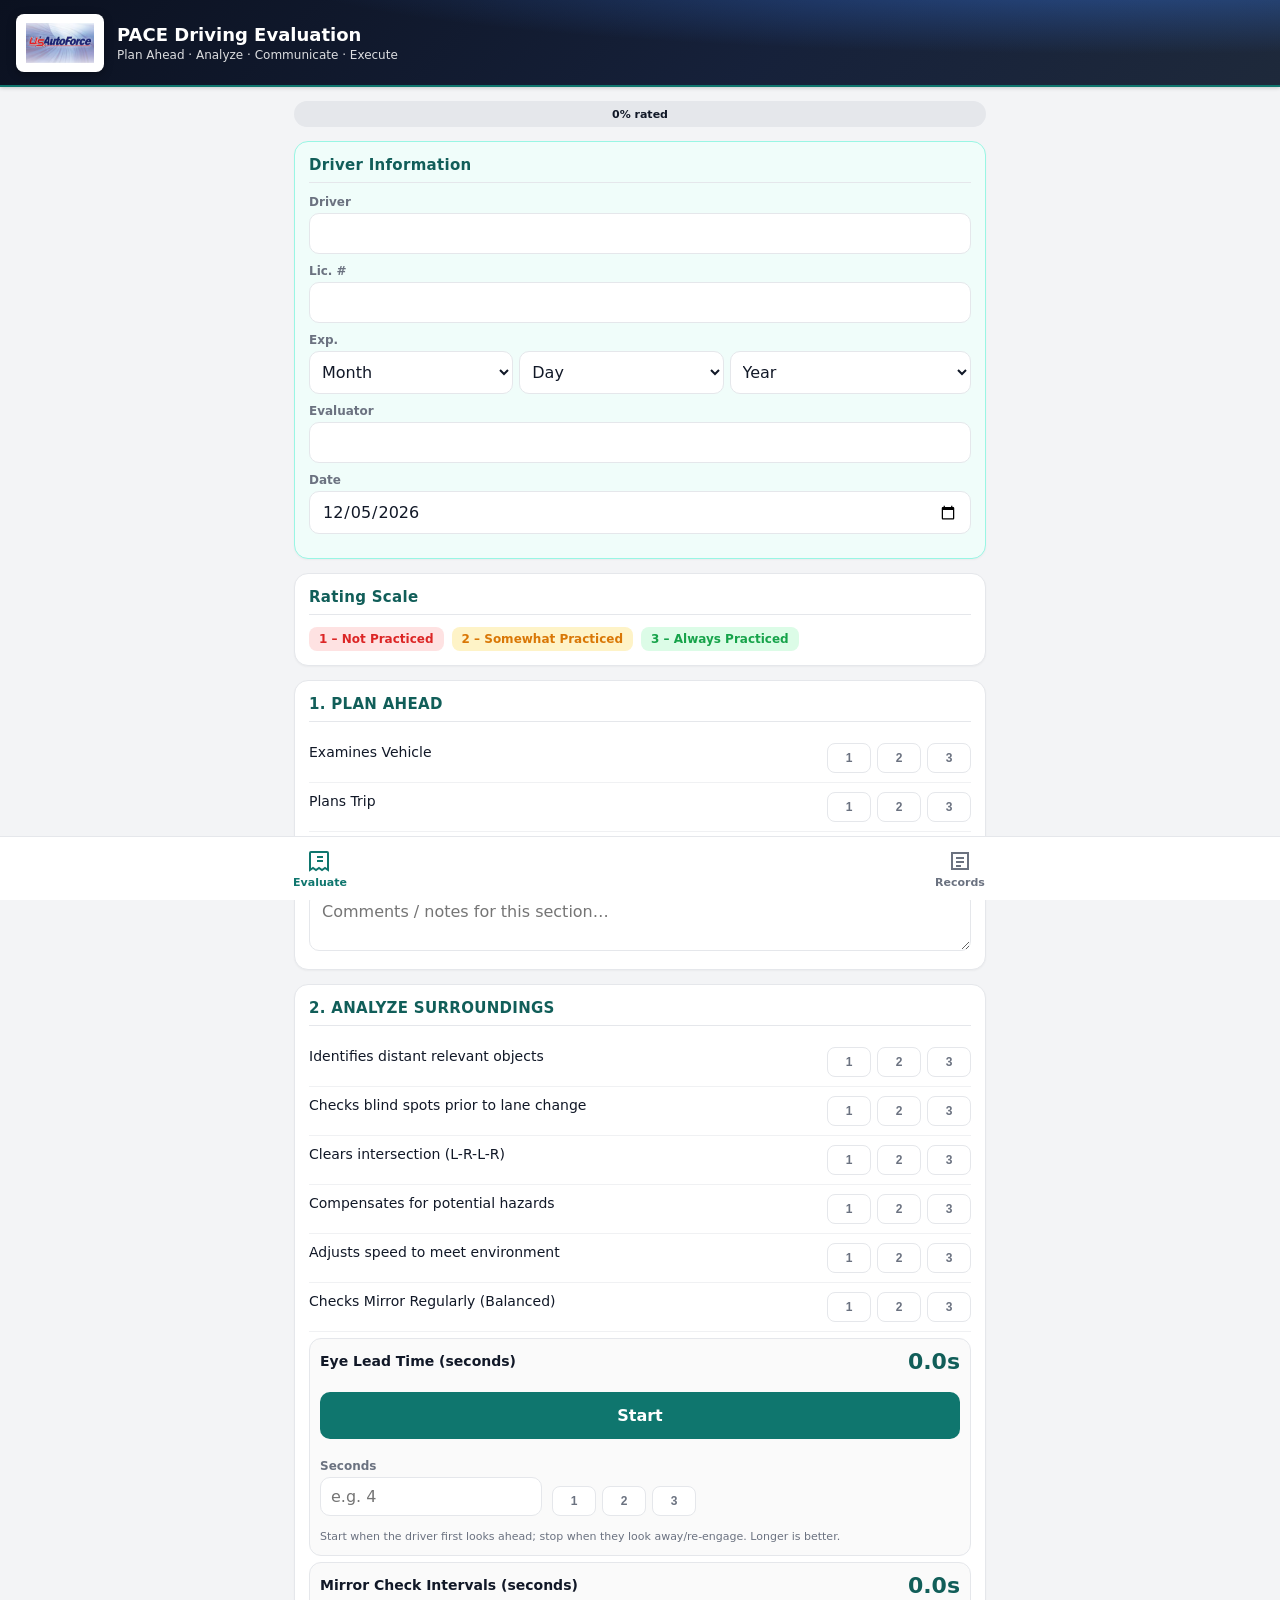
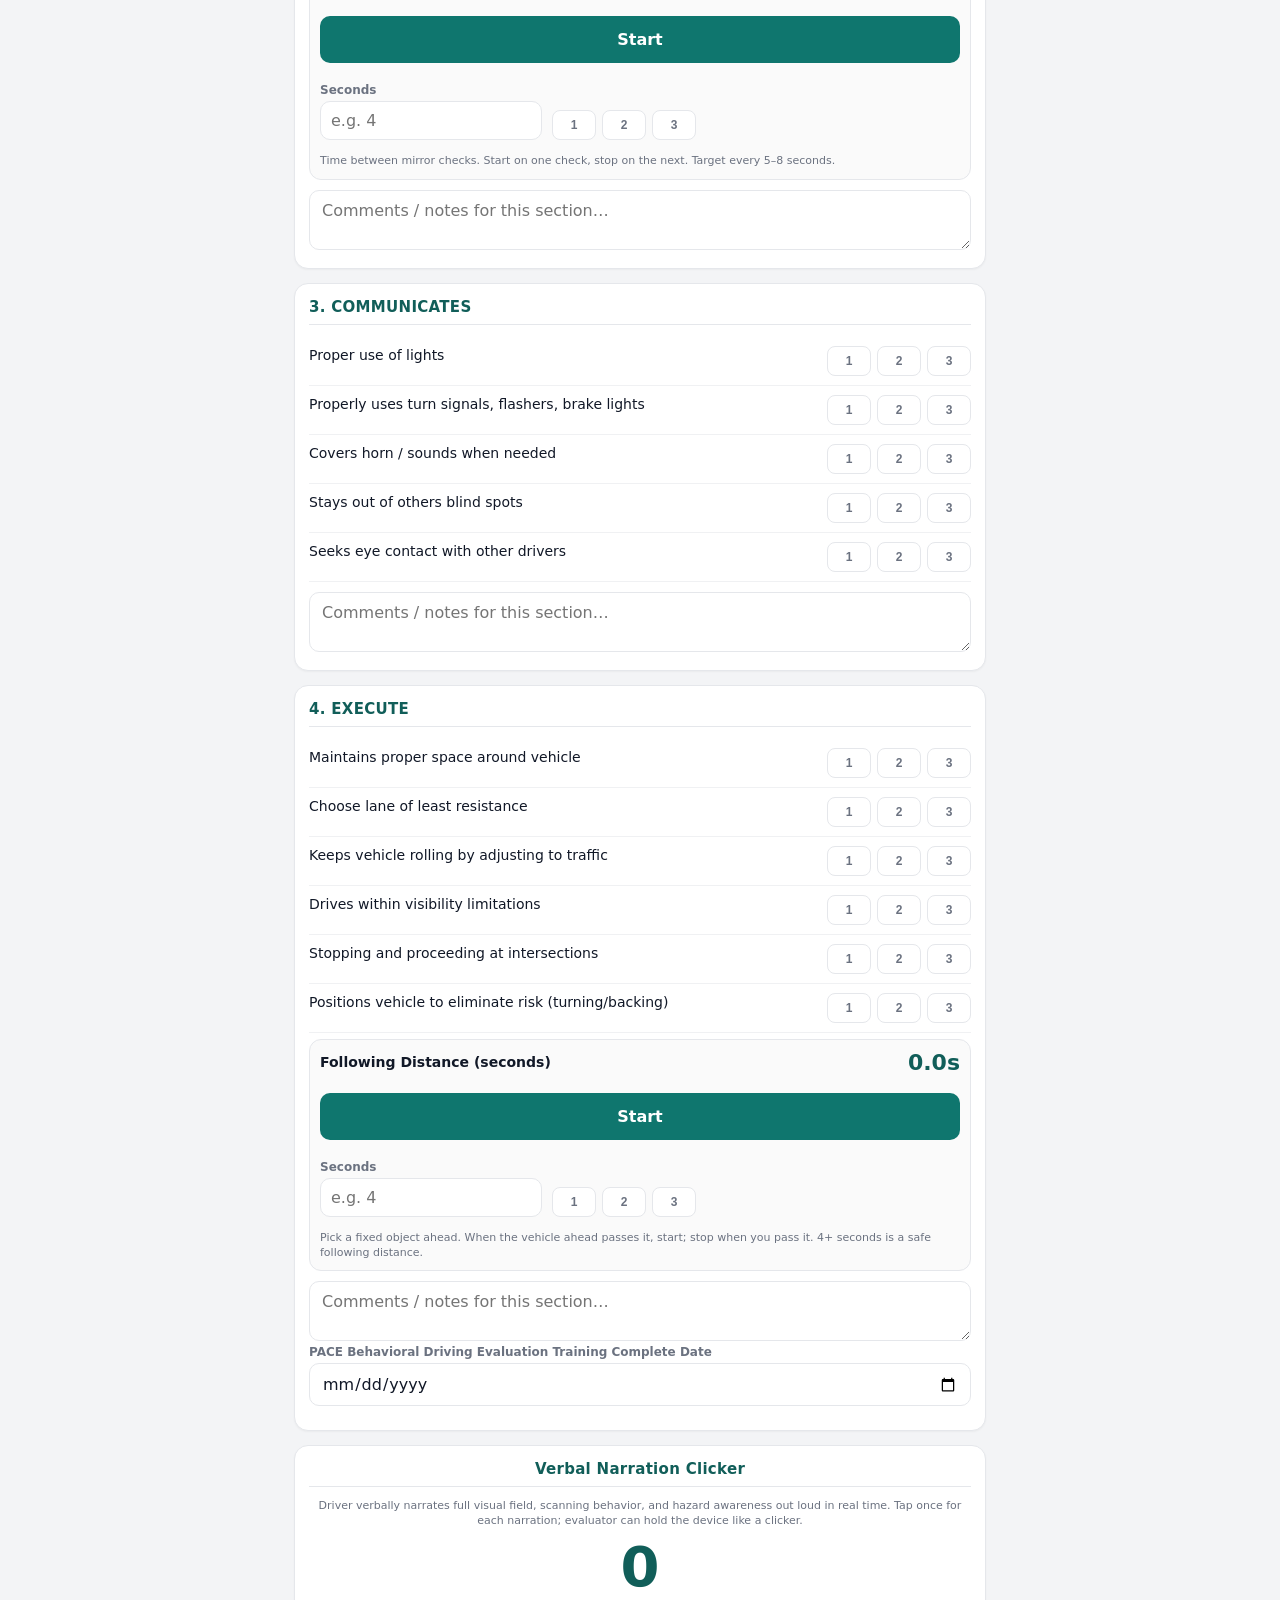
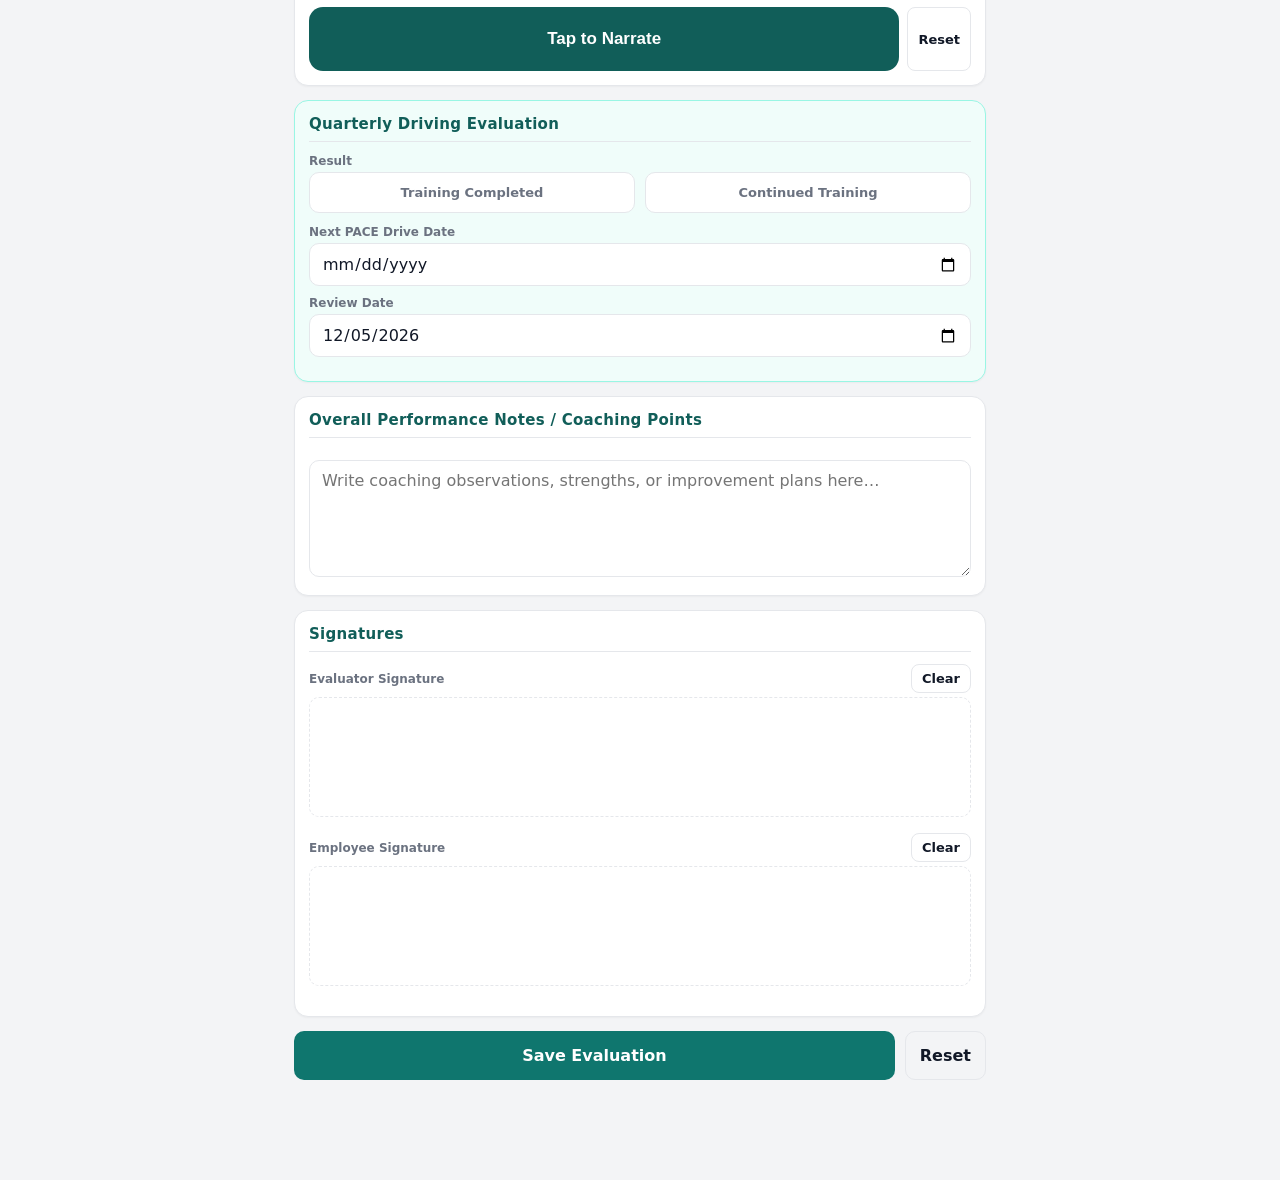
==== commit 36f709c3: "Auto-save the completed report as a PDF + one-tap Email to boss" ====
--- a/index.html
+++ b/index.html
@@ -10,6 +10,14 @@
 <meta name="apple-mobile-web-app-status-bar-style" content="black-translucent">
 <meta name="apple-mobile-web-app-title" content="PACE Eval">
 <title>U.S. AutoForce &middot; PACE Driving Evaluation</title>
+<link rel="apple-touch-startup-image" media="(device-width: 320px) and (device-height: 568px) and (-webkit-device-pixel-ratio: 2)" href="icons/splash/splash-640x1136.png">
+<link rel="apple-touch-startup-image" media="(device-width: 375px) and (device-height: 667px) and (-webkit-device-pixel-ratio: 2)" href="icons/splash/splash-750x1334.png">
+<link rel="apple-touch-startup-image" media="(device-width: 414px) and (device-height: 736px) and (-webkit-device-pixel-ratio: 3)" href="icons/splash/splash-1242x2208.png">
+<link rel="apple-touch-startup-image" media="(device-width: 375px) and (device-height: 812px) and (-webkit-device-pixel-ratio: 3)" href="icons/splash/splash-1125x2436.png">
+<link rel="apple-touch-startup-image" media="(device-width: 414px) and (device-height: 896px) and (-webkit-device-pixel-ratio: 2)" href="icons/splash/splash-828x1792.png">
+<link rel="apple-touch-startup-image" media="(device-width: 390px) and (device-height: 844px) and (-webkit-device-pixel-ratio: 3)" href="icons/splash/splash-1170x2532.png">
+<link rel="apple-touch-startup-image" media="(device-width: 428px) and (device-height: 926px) and (-webkit-device-pixel-ratio: 3)" href="icons/splash/splash-1284x2778.png">
+<link rel="apple-touch-startup-image" media="(device-width: 393px) and (device-height: 852px) and (-webkit-device-pixel-ratio: 3)" href="icons/splash/splash-1290x2796.png">
 <link rel="manifest" href="manifest.webmanifest">
 <link rel="icon" href="icons/icon.svg" type="image/svg+xml">
 <link rel="icon" href="icons/icon-192.png" type="image/png">
@@ -44,6 +52,7 @@
 
 <div id="toast" class="toast" role="status"></div>
 
-<script src="app.js"></script>
+<script src="afreport.js"></script>
+  <script src="app.js"></script>
 </body>
 </html>
--- a/styles.css
+++ b/styles.css
@@ -69,6 +69,24 @@
 
 .field { display: block; margin-bottom: 10px; }
 .field-label { display: block; font-size: 12px; font-weight: 600; color: var(--muted); margin-bottom: 4px; }
+
+/* ---------- Roster name pull-down + roster info summary ---------- */
+.roster-pick { margin-top: 6px; }
+
+/* Read-only summary of what the shared roster knows about the chosen driver —
+   hire date, licence #, licence / med-card expirations, warehouse, trainer. */
+.roster-info {
+  margin-top: 7px; padding: 7px 9px; border: 1px dashed var(--line); border-radius: 8px;
+  background: rgba(15, 118, 110, .05); font-size: 11.5px; color: var(--muted);
+  line-height: 1.5; overflow-wrap: anywhere;
+}
+.roster-info b { color: var(--ink); }
+
+/* Month / Day / Year dropdowns — work on every device, unlike the native
+   calendar's year control on some phones and installed web apps. */
+.dt-row { display: flex; gap: 6px; }
+.dt-row select { flex: 1 1 0; min-width: 0; width: auto; padding-left: 8px; padding-right: 8px; }
+.dt-row .dt-y { flex: 1.2 1 0; }
 input, select, textarea {
   width: 100%;
   font: inherit;
@@ -372,3 +390,16 @@
   .info-card, .decision-card { background: #052e2b; border-color: #115e59; }
   .qsel-select, .sc-sel select { background: #0b1220; }
 }
+
+/* ---------- Auto-backup toggle ---------- */
+.ab-toggle {
+  display: flex; align-items: flex-start; gap: 10px;
+  margin: 4px 0 10px; padding: 10px 12px;
+  border: 1.5px solid var(--line, #e3e6ef); border-radius: 10px;
+  background: rgba(15, 118, 110, .06);
+  cursor: pointer;
+}
+.ab-ck { width: 22px; height: 22px; flex: none; margin-top: 1px; }
+.ab-txt { display: flex; flex-direction: column; gap: 2px; }
+.ab-title { font-size: 13px; font-weight: 700; }
+.ab-txt .sub { font-size: 12px; opacity: .75; margin: 0; }
